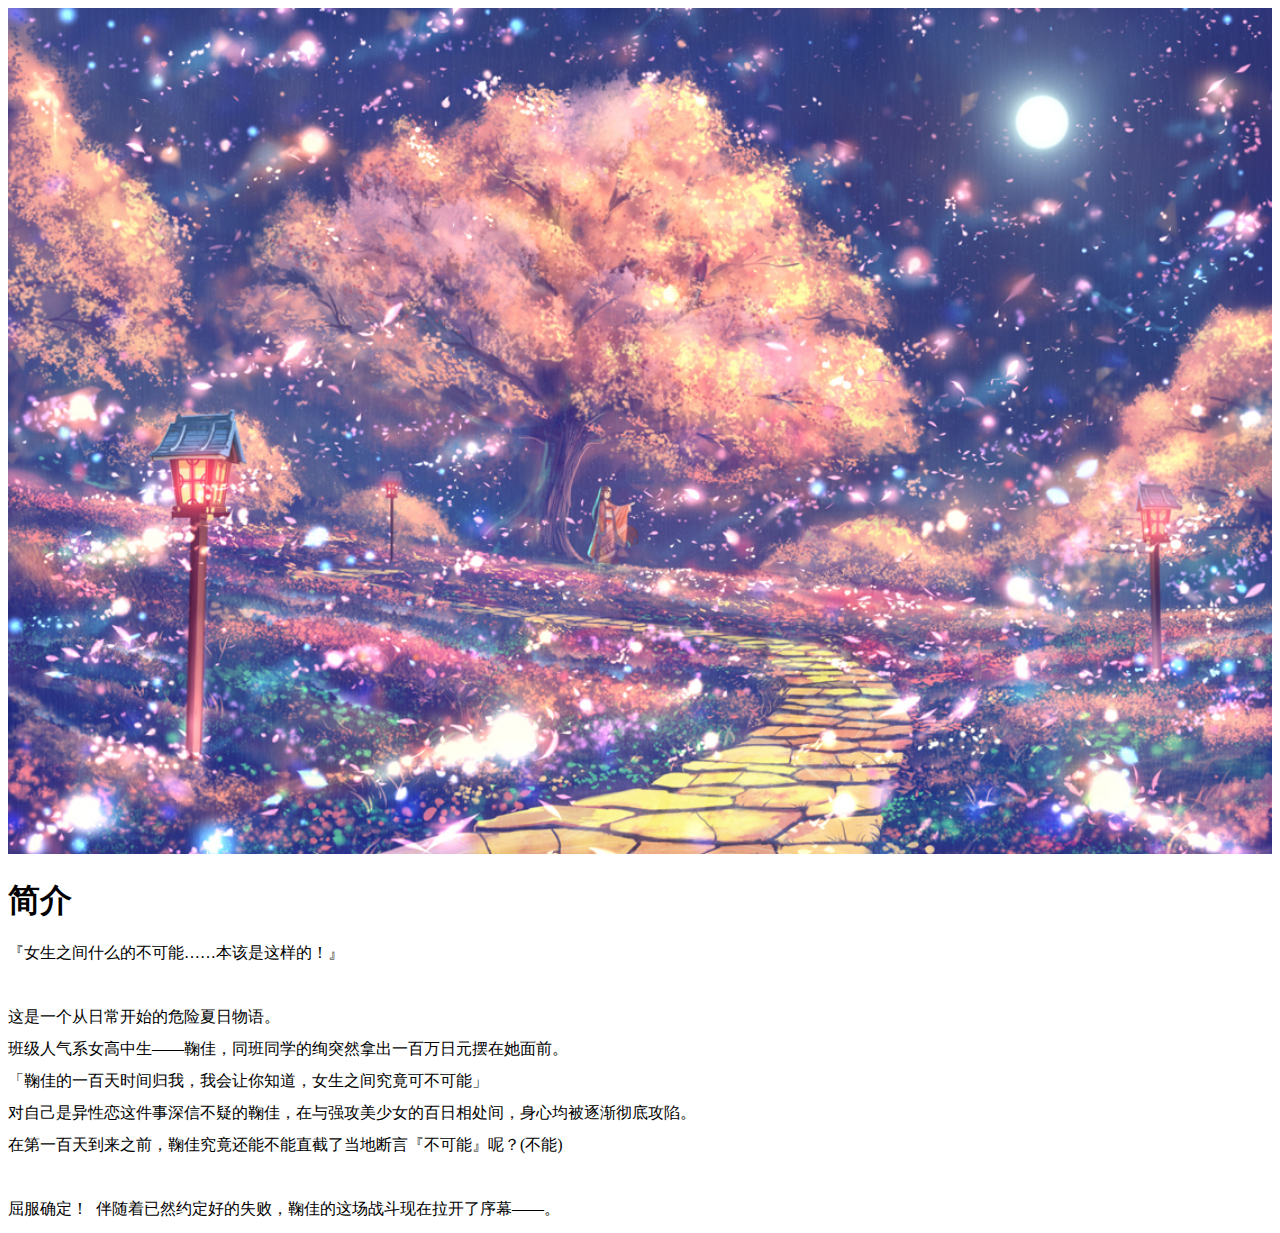
==== 001Basics/index.html @ c689f8d6 "Update index.html" ====
<!DOCTYPE html>
<html lang="en">
<head>
    <meta charset="UTF-8">
    <title>haha</title>
    <style type="text/css">
        p {
            line-height:1em;
        }
    </style>
</head>
<body>
    <img src="../68094044_p0.jpg" width=100%>
    <h1>简介</h1>
    <p>『女生之间什么的不可能……本该是这样的！』</p>
    <p><br/></p>
    <p>这是一个从日常开始的危险夏日物语。</p>
    <p>班级人气系女高中生——鞠佳，同班同学的绚突然拿出一百万日元摆在她面前。</p>
    <p>「鞠佳的一百天时间归我，我会让你知道，女生之间究竟可不可能」</p>
    <p>对自己是异性恋这件事深信不疑的鞠佳，在与强攻美少女的百日相处间，身心均被逐渐彻底攻陷。</p>
    <p>在第一百天到来之前，鞠佳究竟还能不能直截了当地断言『不可能』呢？(不能)</p>
    <p><br/></p>
    <p>屈服确定！ &nbsp;伴随着已然约定好的失败，鞠佳的这场战斗现在拉开了序幕——。</p>
</body>
</html>
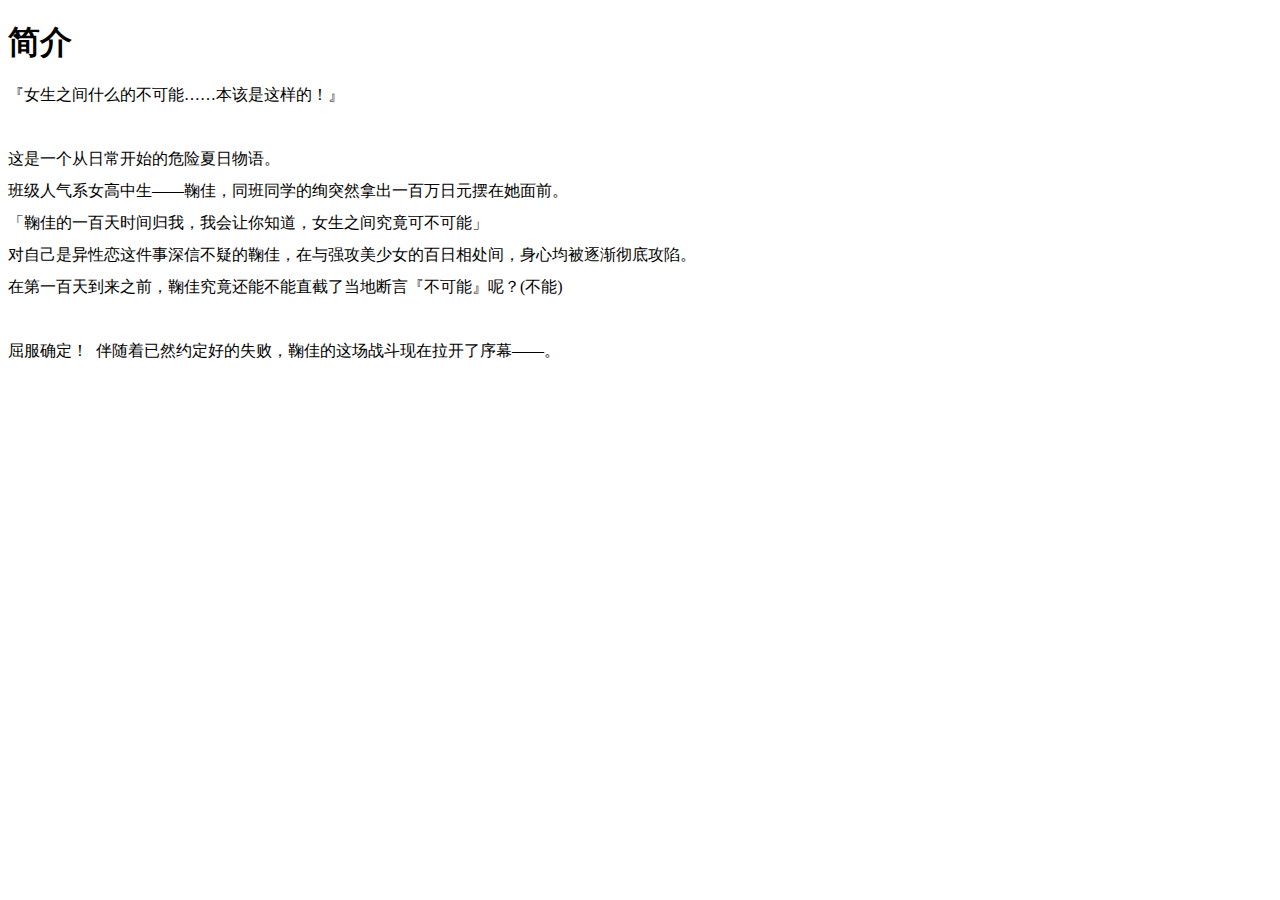
==== commit 8857f8d9: "Update index.html" ====
--- a/001Basics/index.html
+++ b/001Basics/index.html
@@ -7,19 +7,21 @@
         p {
             line-height:1em;
         }
+        body {
+            background-image: url("../images/68094044_p0");
+        }
     </style>
 </head>
 <body>
-    <img src="../68094044_p0.jpg" width=100%>
-    <h1>简介</h1>
-    <p>『女生之间什么的不可能……本该是这样的！』</p>
-    <p><br/></p>
-    <p>这是一个从日常开始的危险夏日物语。</p>
-    <p>班级人气系女高中生——鞠佳，同班同学的绚突然拿出一百万日元摆在她面前。</p>
-    <p>「鞠佳的一百天时间归我，我会让你知道，女生之间究竟可不可能」</p>
-    <p>对自己是异性恋这件事深信不疑的鞠佳，在与强攻美少女的百日相处间，身心均被逐渐彻底攻陷。</p>
-    <p>在第一百天到来之前，鞠佳究竟还能不能直截了当地断言『不可能』呢？(不能)</p>
-    <p><br/></p>
-    <p>屈服确定！ &nbsp;伴随着已然约定好的失败，鞠佳的这场战斗现在拉开了序幕——。</p>
+<h1>简介</h1>
+<p>『女生之间什么的不可能……本该是这样的！』</p>
+<p><br/></p>
+<p>这是一个从日常开始的危险夏日物语。</p>
+<p>班级人气系女高中生——鞠佳，同班同学的绚突然拿出一百万日元摆在她面前。</p>
+<p>「鞠佳的一百天时间归我，我会让你知道，女生之间究竟可不可能」</p>
+<p>对自己是异性恋这件事深信不疑的鞠佳，在与强攻美少女的百日相处间，身心均被逐渐彻底攻陷。</p>
+<p>在第一百天到来之前，鞠佳究竟还能不能直截了当地断言『不可能』呢？(不能)</p>
+<p><br/></p>
+<p>屈服确定！ &nbsp;伴随着已然约定好的失败，鞠佳的这场战斗现在拉开了序幕——。</p>
 </body>
 </html>
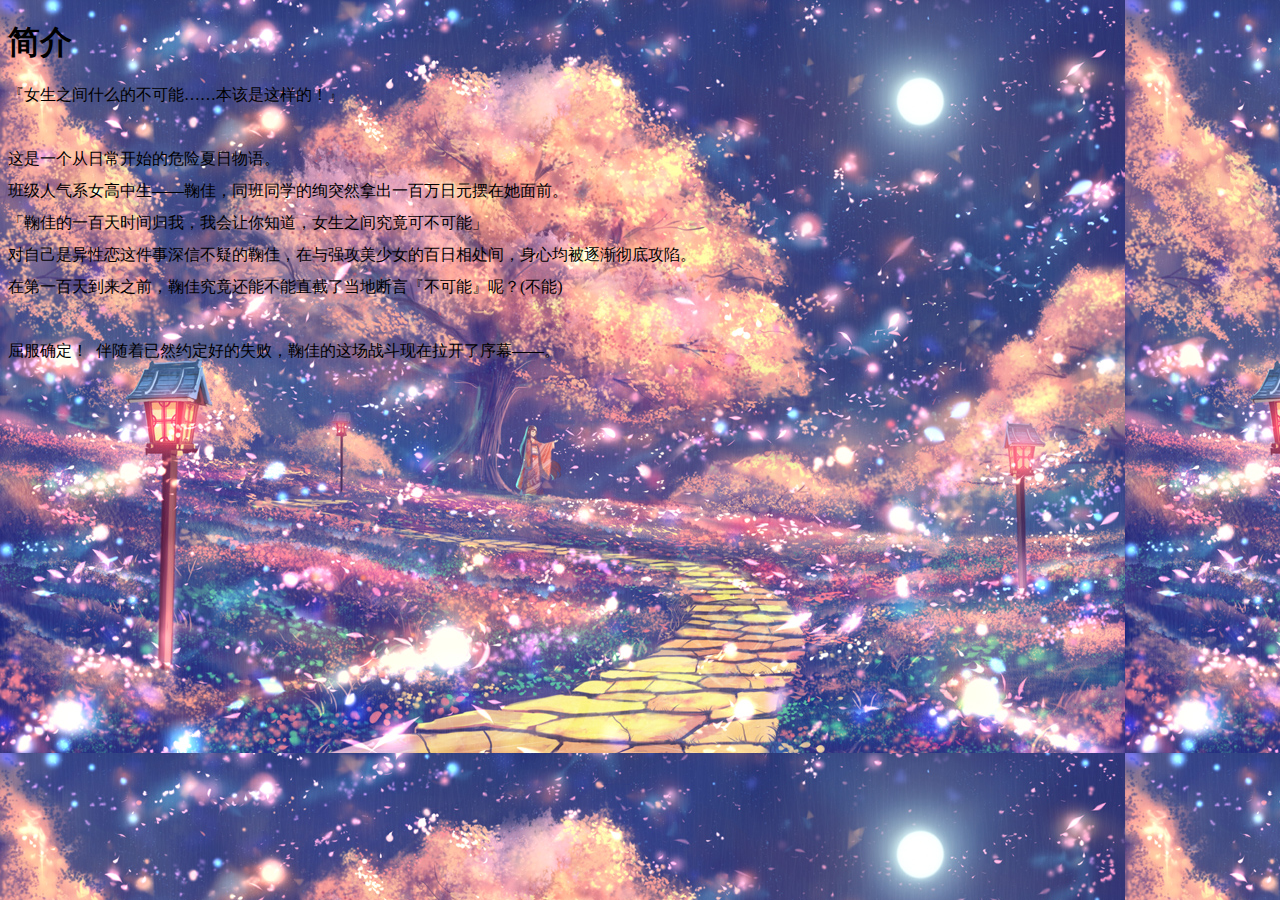
==== commit 850724fd: "Update index.html" ====
--- a/001Basics/index.html
+++ b/001Basics/index.html
@@ -5,10 +5,10 @@
     <title>haha</title>
     <style type="text/css">
         p {
-            line-height:1em;
+            line-height: 1em;
         }
         body {
-            background-image: url("../images/68094044_p0");
+            background-image: url("../68094044_p0.jpg");
         }
     </style>
 </head>
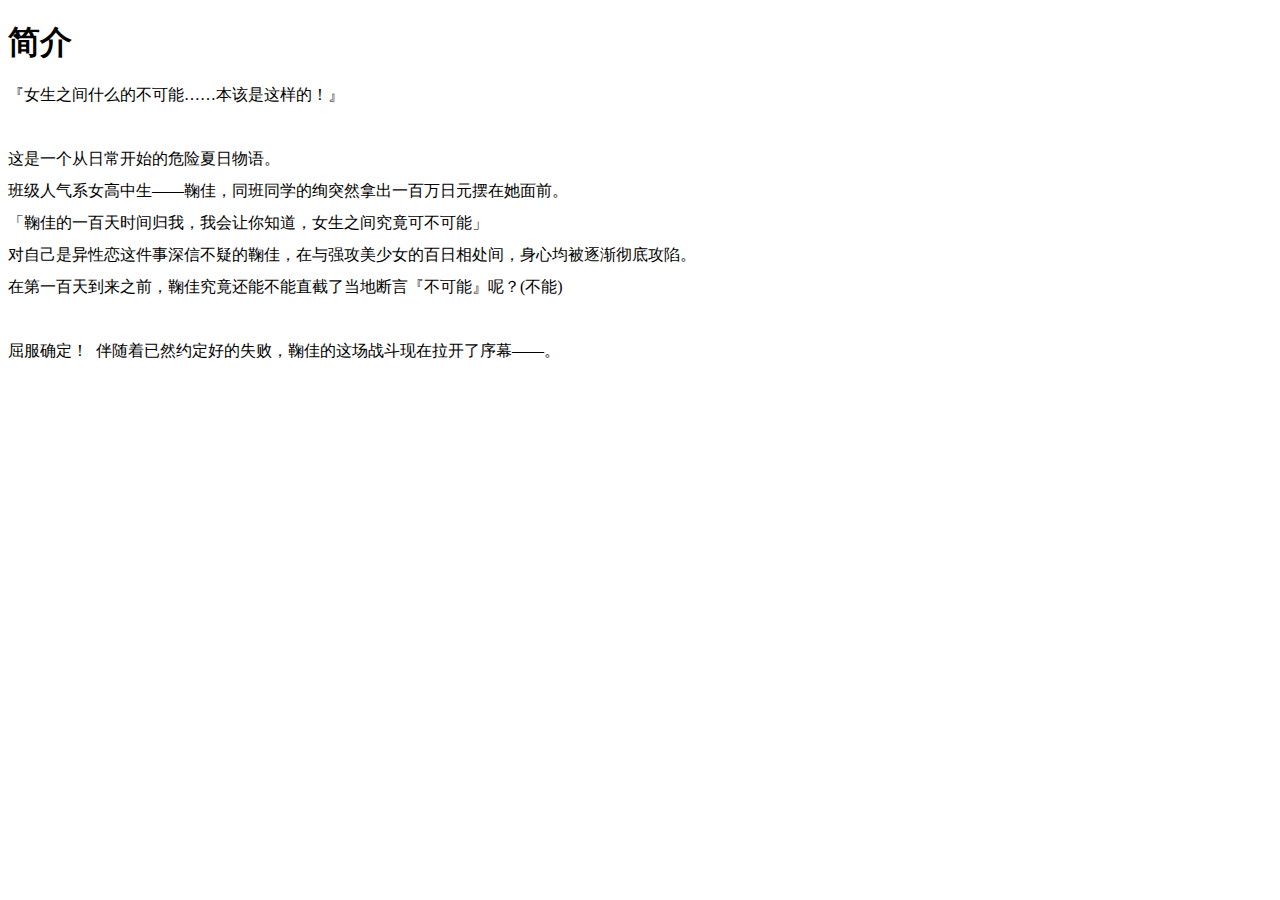
==== commit f30f7857: "Create index.html" ====
--- a/001Basics/index.html
+++ b/001Basics/index.html
@@ -5,10 +5,11 @@
     <title>haha</title>
     <style type="text/css">
         p {
-            line-height: 1em;
+            line-height:1em;
         }
         body {
-            background-image: url("../68094044_p0.jpg");
+            background-image: url("../images/img00.jpg");
+            height: 100%;
         }
     </style>
 </head>
